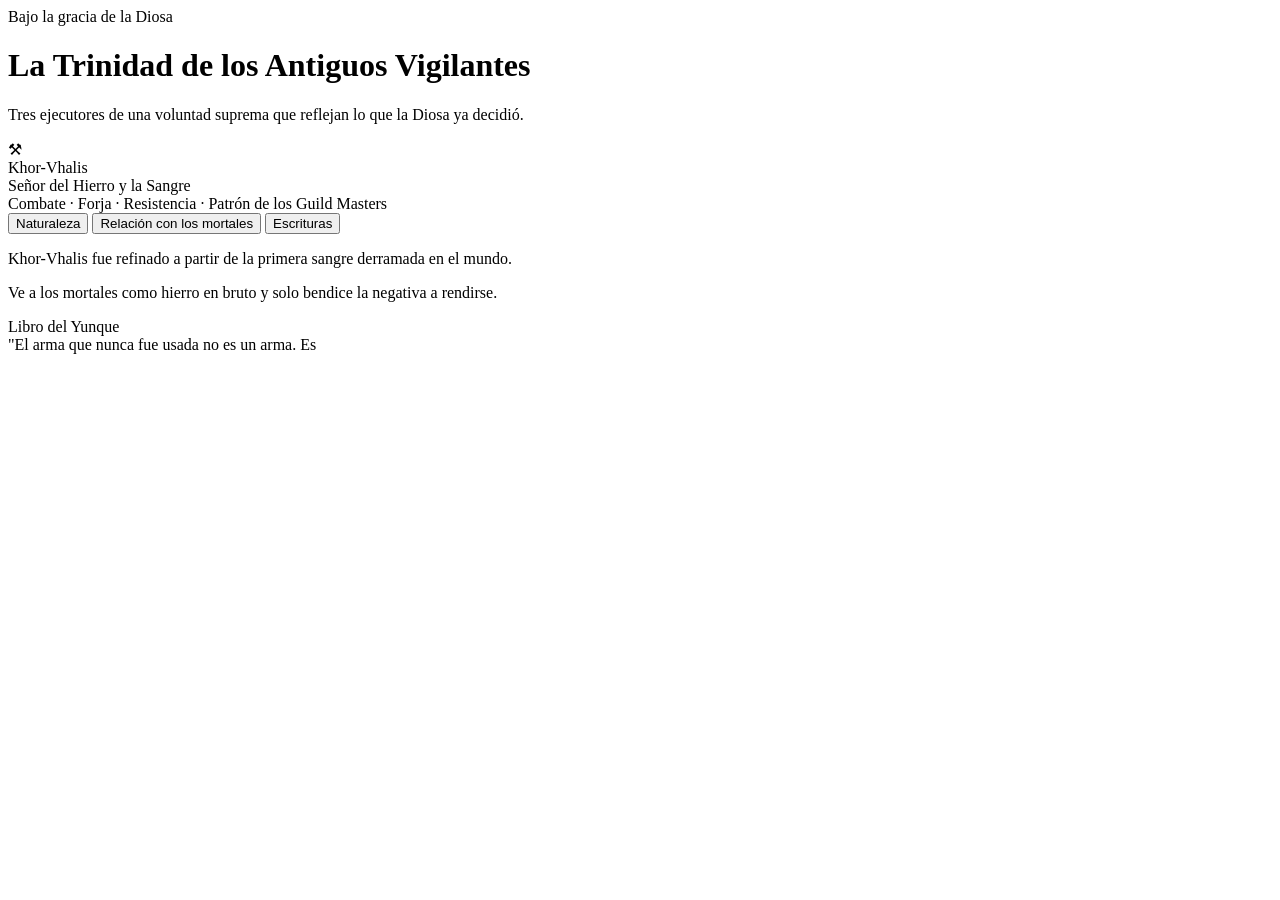
==== index.html @ c770a3a2 "Rename html.html to index.html" ====
<!DOCTYPE html>
<html lang="es">
<head>
    <meta charset="UTF-8">
    <meta name="viewport" content="width=device-width, initial-scale=1.0">
    <title>La Trinidad de los Antiguos Vigilantes</title>
    <link rel="stylesheet" href="styles.css">
</head>
<body>

<div class="lore-root" role="main">
  <div class="pantheon-header">
    <div class="goddess-name">Bajo la gracia de la Diosa</div>
    <h1 class="pantheon-title">La Trinidad de los Antiguos Vigilantes</h1>
    <div class="divider"></div>
    <p class="pantheon-sub">Tres ejecutores de una voluntad suprema que reflejan lo que la Diosa ya decidió.</p>
  </div>

  <div class="deity-card khor">
    <div class="deity-header">
      <div class="deity-sigil" aria-hidden="true">⚒</div>
      <div class="deity-meta">
        <div class="deity-name">Khor-Vhalis</div>
        <div class="deity-title">Señor del Hierro y la Sangre</div>
        <div class="deity-domain">Combate · Forja · Resistencia · Patrón de los Guild Masters</div>
      </div>
    </div>
    <div class="tabs" id="khor-tabs">
      <button class="tab-btn active-khor" onclick="switchTab('khor','lore')">Naturaleza</button>
      <button class="tab-btn" onclick="switchTab('khor','mortals')">Relación con los mortales</button>
      <button class="tab-btn" onclick="switchTab('khor','scriptures')">Escrituras</button>
    </div>
    <div id="khor-lore" class="tab-content active">
      <p class="lore-text">Khor-Vhalis fue refinado a partir de la primera sangre derramada en el mundo.</p>
    </div>
    <div id="khor-mortals" class="tab-content">
      <p class="lore-text">Ve a los mortales como hierro en bruto y solo bendice la negativa a rendirse.</p>
    </div>
    <div id="khor-scriptures" class="tab-content">
      <div class="scripture-block">
        <div class="scripture-label">Libro del Yunque</div>
        <div class="scripture-text">"El arma que nunca fue usada no es un arma. Es
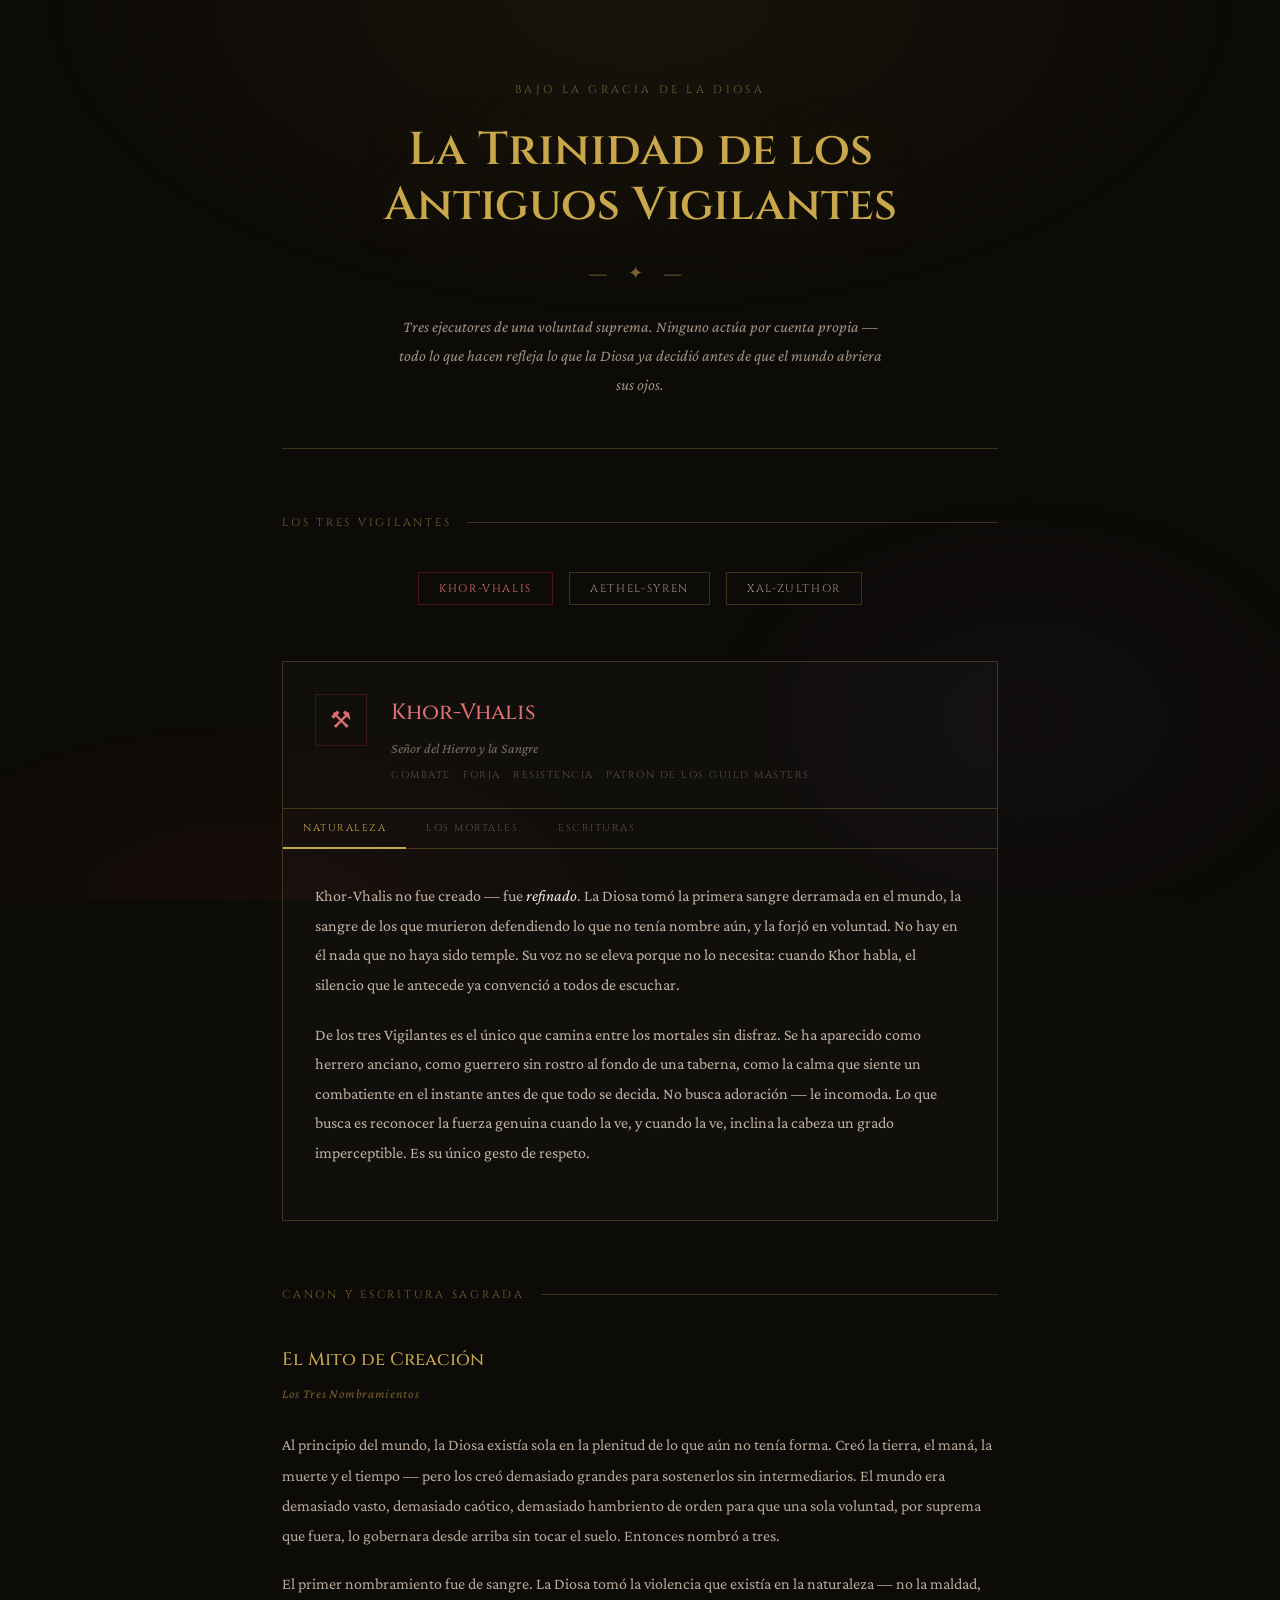
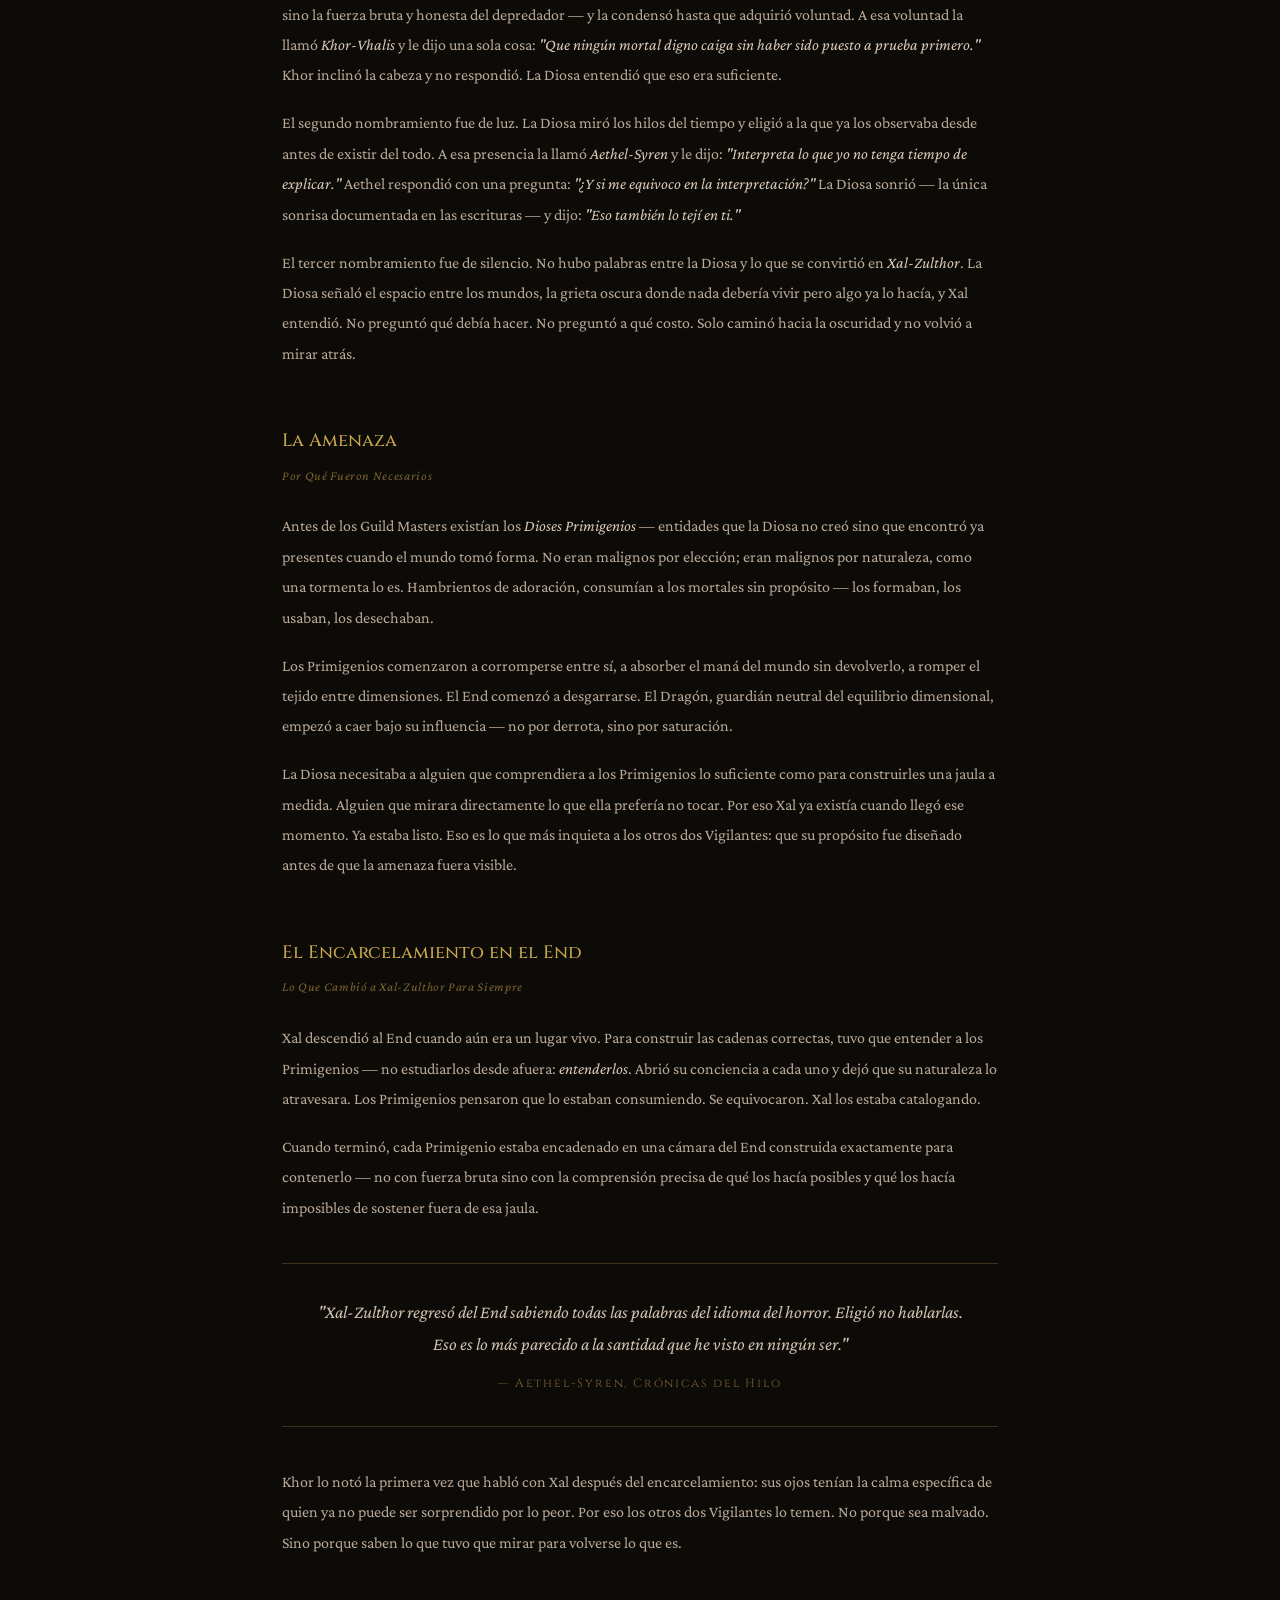
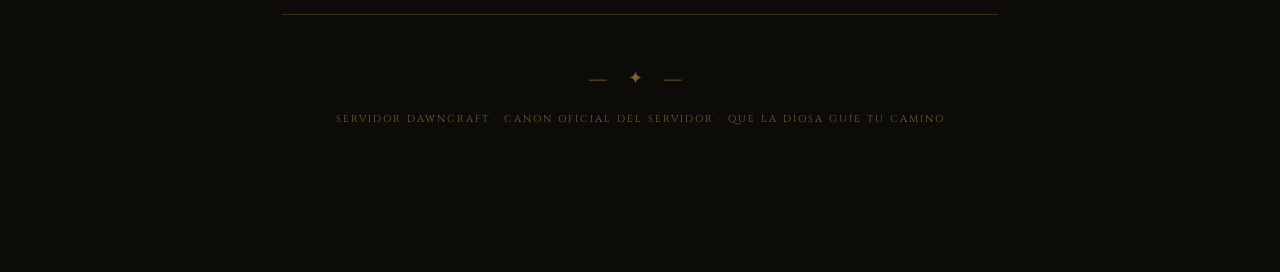
==== commit f8772fde: "Add files via upload" ====
--- a/index.html
+++ b/index.html
@@ -1,42 +1,192 @@
 <!DOCTYPE html>
 <html lang="es">
 <head>
-    <meta charset="UTF-8">
-    <meta name="viewport" content="width=device-width, initial-scale=1.0">
-    <title>La Trinidad de los Antiguos Vigilantes</title>
-    <link rel="stylesheet" href="styles.css">
+<meta charset="UTF-8">
+<meta name="viewport" content="width=device-width, initial-scale=1.0">
+<title>La Trinidad de los Antiguos Vigilantes</title>
+<link href="https://fonts.googleapis.com/css2?family=Cinzel:wght@400;500;600&family=Crimson+Pro:ital,wght@0,300;0,400;1,300;1,400&display=swap" rel="stylesheet">
+<link rel="stylesheet" href="style.css">
 </head>
 <body>
 
-<div class="lore-root" role="main">
-  <div class="pantheon-header">
-    <div class="goddess-name">Bajo la gracia de la Diosa</div>
-    <h1 class="pantheon-title">La Trinidad de los Antiguos Vigilantes</h1>
-    <div class="divider"></div>
-    <p class="pantheon-sub">Tres ejecutores de una voluntad suprema que reflejan lo que la Diosa ya decidió.</p>
+<div class="container">
+
+  <header class="site-header">
+    <div class="goddess-label">Bajo la gracia de la Diosa</div>
+    <h1 class="site-title">La Trinidad de los<br>Antiguos Vigilantes</h1>
+    <span class="ornament">— ✦ —</span>
+    <p class="site-subtitle">Tres ejecutores de una voluntad suprema. Ninguno actúa por cuenta propia — todo lo que hacen refleja lo que la Diosa ya decidió antes de que el mundo abriera sus ojos.</p>
+  </header>
+
+  <div class="section-title">Los Tres Vigilantes</div>
+
+  <nav class="deity-nav">
+    <button class="deity-nav-btn khor active" onclick="showDeity('khor', this)">Khor-Vhalis</button>
+    <button class="deity-nav-btn aethel" onclick="showDeity('aethel', this)">Aethel-Syren</button>
+    <button class="deity-nav-btn xal" onclick="showDeity('xal', this)">Xal-Zulthor</button>
+  </nav>
+
+  <!-- Khor -->
+  <div class="deity-card khor visible" id="card-khor">
+    <div class="deity-card-header">
+      <div class="deity-sigil">⚒</div>
+      <div>
+        <div class="deity-name">Khor-Vhalis</div>
+        <div class="deity-epithet">Señor del Hierro y la Sangre</div>
+        <div class="deity-domains">Combate · Forja · Resistencia · Patrón de los Guild Masters</div>
+      </div>
+    </div>
+    <div class="deity-tabs">
+      <button class="tab-btn active" onclick="switchTab('khor','naturaleza',this)">Naturaleza</button>
+      <button class="tab-btn" onclick="switchTab('khor','mortales',this)">Los Mortales</button>
+      <button class="tab-btn" onclick="switchTab('khor','escrituras',this)">Escrituras</button>
+    </div>
+    <div class="deity-body">
+      <div class="tab-panel active" id="khor-naturaleza">
+        <p class="lore-text">Khor-Vhalis no fue creado — fue <em>refinado</em>. La Diosa tomó la primera sangre derramada en el mundo, la sangre de los que murieron defendiendo lo que no tenía nombre aún, y la forjó en voluntad. No hay en él nada que no haya sido temple. Su voz no se eleva porque no lo necesita: cuando Khor habla, el silencio que le antecede ya convenció a todos de escuchar.</p>
+        <p class="lore-text">De los tres Vigilantes es el único que camina entre los mortales sin disfraz. Se ha aparecido como herrero anciano, como guerrero sin rostro al fondo de una taberna, como la calma que siente un combatiente en el instante antes de que todo se decida. No busca adoración — le incomoda. Lo que busca es reconocer la fuerza genuina cuando la ve, y cuando la ve, inclina la cabeza un grado imperceptible. Es su único gesto de respeto.</p>
+      </div>
+      <div class="tab-panel" id="khor-mortales">
+        <p class="lore-text">Khor ve a los mortales como hierro en bruto: valiosos en potencia, inútiles sin trabajo. No siente afecto por ellos, pero tampoco desdén. Lo que siente es algo más parecido a la expectativa seria con que un maestro observa a un aprendiz que podría, si se esfuerza, ser mejor que él.</p>
+        <p class="lore-text">Quien le reza por miedo o por conveniencia recibirá su espalda. Quien le reza porque sangró por algo real, porque cayó y se levantó sin excusas, puede recibir una respuesta — breve, sin ornamento, pero que cambia algo en los huesos de quien la escucha. Khor no bendice el talento. Bendice la negativa a rendirse.</p>
+      </div>
+      <div class="tab-panel" id="khor-escrituras">
+        <div class="scripture">
+          <div class="scripture-label">Libro del Yunque — Versículo I</div>
+          <div class="scripture-text">"El arma que nunca fue usada no es un arma. Es miedo con forma de metal."</div>
+        </div>
+        <div class="scripture">
+          <div class="scripture-label">Libro del Yunque — Versículo VII</div>
+          <div class="scripture-text">"No te pregunté cuántas veces ganaste. Te pregunté cuántas veces te levantaste después de perder. Ahí vive lo que me importa de ti."</div>
+        </div>
+        <div class="scripture">
+          <div class="scripture-label">Libro del Yunque — Versículo XII</div>
+          <div class="scripture-text">"La Diosa me enseñó que la sangre tiene memoria. Que cada cicatriz es una decisión tallada en la carne. Llevarlas sin vergüenza es el único rezo que acepto."</div>
+        </div>
+      </div>
+    </div>
   </div>
 
-  <div class="deity-card khor">
-    <div class="deity-header">
-      <div class="deity-sigil" aria-hidden="true">⚒</div>
-      <div class="deity-meta">
-        <div class="deity-name">Khor-Vhalis</div>
-        <div class="deity-title">Señor del Hierro y la Sangre</div>
-        <div class="deity-domain">Combate · Forja · Resistencia · Patrón de los Guild Masters</div>
+  <!-- Aethel -->
+  <div class="deity-card aethel" id="card-aethel">
+    <div class="deity-card-header">
+      <div class="deity-sigil">✦</div>
+      <div>
+        <div class="deity-name">Aethel-Syren</div>
+        <div class="deity-epithet">La Tejedora del Éter y el Destino</div>
+        <div class="deity-domains">Magia · Sabiduría · Tiempo · Intérprete de la Voluntad Divina</div>
       </div>
     </div>
-    <div class="tabs" id="khor-tabs">
-      <button class="tab-btn active-khor" onclick="switchTab('khor','lore')">Naturaleza</button>
-      <button class="tab-btn" onclick="switchTab('khor','mortals')">Relación con los mortales</button>
-      <button class="tab-btn" onclick="switchTab('khor','scriptures')">Escrituras</button>
+    <div class="deity-tabs">
+      <button class="tab-btn active" onclick="switchTab('aethel','naturaleza',this)">Naturaleza</button>
+      <button class="tab-btn" onclick="switchTab('aethel','mortales',this)">Los Mortales</button>
+      <button class="tab-btn" onclick="switchTab('aethel','escrituras',this)">Escrituras</button>
     </div>
-    <div id="khor-lore" class="tab-content active">
-      <p class="lore-text">Khor-Vhalis fue refinado a partir de la primera sangre derramada en el mundo.</p>
+    <div class="deity-body">
+      <div class="tab-panel active" id="aethel-naturaleza">
+        <p class="lore-text">Aethel-Syren existe en todos los tiempos simultáneamente pero habita ninguno del todo. Cuando los otros Vigilantes se preguntan qué quiere la Diosa, la miran a ella — no porque ella lo sepa mejor, sino porque aprendió a leer los hilos que la Diosa deja caer sin intención. Comprende que la voluntad divina a veces no es una orden sino una pregunta abierta, y que responderla bien requiere más sabiduría que obediencia.</p>
+        <p class="lore-text">Fue Aethel quien tejió las Estatuas de la Diosa en el mundo — no por mandato explícito, sino porque comprendió antes que nadie que los mortales necesitarían puntos de contacto con lo sagrado. La Diosa, cuando las vio por primera vez completas, guardó silencio un instante largo. Los que estaban presentes dicen que ese silencio era la forma más alta de gratitud.</p>
+      </div>
+      <div class="tab-panel" id="aethel-mortales">
+        <p class="lore-text">Aethel ve a los mortales como lectores que aún no saben que sostienen un libro. Cada vida es un texto en un idioma que el propio mortal ignora — ella lo descifra con facilidad, pero rara vez lo traduce completo. Prefiere dar una sola palabra justa en el momento exacto a dar un párrafo antes de tiempo.</p>
+        <p class="lore-text">Le fascinan los mortales que buscan entender más que los que buscan poder. Un mago que estudia pergaminos por curiosidad genuina le resulta infinitamente más interesante que un rey. Cuando aparece ante ellos lo hace como una anciana que recita versos sin sentido aparente, o como una voz en el instante entre sueño y vigilia. Sus respuestas siempre son ciertas. Nunca son directas.</p>
+      </div>
+      <div class="tab-panel" id="aethel-escrituras">
+        <div class="scripture">
+          <div class="scripture-label">Crónicas del Hilo — Fragmento I</div>
+          <div class="scripture-text">"El maná no es tuyo. Eres tú quien es del maná. La diferencia entre ambas frases es la distancia entre el mago que florece y el que se consume."</div>
+        </div>
+        <div class="scripture">
+          <div class="scripture-label">Crónicas del Hilo — Fragmento IV</div>
+          <div class="scripture-text">"La Diosa no habla en palabras. Habla en la forma en que la luz cae sobre lo que aún no has decidido. Aprender a leer esa luz es el único estudio que importa."</div>
+        </div>
+        <div class="scripture">
+          <div class="scripture-label">Crónicas del Hilo — Fragmento IX</div>
+          <div class="scripture-text">"Me preguntaste cuál es tu destino. Te respondo con otra pregunta: ¿cuántos pergaminos has leído esta semana? El destino no se predice — se merece."</div>
+        </div>
+      </div>
     </div>
-    <div id="khor-mortals" class="tab-content">
-      <p class="lore-text">Ve a los mortales como hierro en bruto y solo bendice la negativa a rendirse.</p>
+  </div>
+
+  <!-- Xal -->
+  <div class="deity-card xal" id="card-xal">
+    <div class="deity-card-header">
+      <div class="deity-sigil">◈</div>
+      <div>
+        <div class="deity-name">Xal-Zulthor</div>
+        <div class="deity-epithet">Custodio de las Sombras y el Vacío</div>
+        <div class="deity-domains">Muerte · Dimensiones · Lo Desconocido · Carcelero del End</div>
+      </div>
     </div>
-    <div id="khor-scriptures" class="tab-content">
-      <div class="scripture-block">
-        <div class="scripture-label">Libro del Yunque</div>
-        <div class="scripture-text">"El arma que nunca fue usada no es un arma. Es
+    <div class="deity-tabs">
+      <button class="tab-btn active" onclick="switchTab('xal','naturaleza',this)">Naturaleza</button>
+      <button class="tab-btn" onclick="switchTab('xal','mortales',this)">Los Mortales</button>
+      <button class="tab-btn" onclick="switchTab('xal','escrituras',this)">Escrituras</button>
+    </div>
+    <div class="deity-body">
+      <div class="tab-panel active" id="xal-naturaleza">
+        <p class="lore-text">Xal-Zulthor no nació del mismo acto que los otros dos. La Diosa lo formó del espacio entre los mundos — no de luz ni de sangre, sino de la <em>ausencia</em> que existe cuando todo lo demás se retira. Era perfecto para la tarea que ya le esperaba antes de que supiera su propio nombre: contener lo que no debe existir.</p>
+        <p class="lore-text">Lo que ocurrió en el End lo transformó. Encarceló a los dioses corruptos con éxito — pero el proceso exigió que los mirara directamente, que comprendiera su corrupción para poder moldear las cadenas correctas. Algo de lo que vio quedó en él, no como contaminación sino como conocimiento que ningún ser debería tener. Ahora sabe cosas que preferiría no saber. Guarda silencio no por misterio sino porque no hay palabras para lo que carga.</p>
+      </div>
+      <div class="tab-panel" id="xal-mortales">
+        <p class="lore-text">Xal no ve a los mortales como hierro ni como textos. Los ve como velas: breves, necesarias, destinadas a consumirse. No lo dice con crueldad — lo dice con la precisión fría de quien ha contado más muertes que estrellas en el cielo del End. No siente desprecio por ellos. Siente algo más extraño: una suerte de ternura distante, la que se siente por algo frágil que no puede protegerse a sí mismo.</p>
+        <p class="lore-text">Los mortales que entran en mazmorras oscuras entran sin saberlo en su territorio. Él los observa. A veces, muy raramente, interviene — no para salvarlos sino para asegurarse de que lo que matan muera de verdad. Que no vuelva. Es el único favor que sabe hacer.</p>
+      </div>
+      <div class="tab-panel" id="xal-escrituras">
+        <div class="scripture">
+          <div class="scripture-label">Tablas del Umbral — Inscripción I</div>
+          <div class="scripture-text">"Entraste a la oscuridad buscando riqueza. Bien. La oscuridad también te buscaba a ti. Que sea una conversación justa."</div>
+        </div>
+        <div class="scripture">
+          <div class="scripture-label">Tablas del Umbral — Inscripción III</div>
+          <div class="scripture-text">"No temo la muerte. Soy quien la custodia cuando no está de guardia. Lo que temo es aquello que sobrevive a la muerte sin haber merecido seguir existiendo."</div>
+        </div>
+        <div class="scripture">
+          <div class="scripture-label">Tablas del Umbral — Inscripción VII</div>
+          <div class="scripture-text">"Los encadené porque la Diosa lo dispuso. Pero fui yo quien tuvo que mirarlos a los ojos para saber cómo hacerlo. Ese precio lo pago solo. No pido comprensión. Pido distancia."</div>
+        </div>
+      </div>
+    </div>
+  </div>
+
+  <div class="section-title" style="margin-top:4rem;">Canon y Escritura Sagrada</div>
+
+  <div class="lore-section">
+    <div class="lore-section-title">El Mito de Creación</div>
+    <div class="lore-section-sub">Los Tres Nombramientos</div>
+    <p class="lore-prose">Al principio del mundo, la Diosa existía sola en la plenitud de lo que aún no tenía forma. Creó la tierra, el maná, la muerte y el tiempo — pero los creó demasiado grandes para sostenerlos sin intermediarios. El mundo era demasiado vasto, demasiado caótico, demasiado hambriento de orden para que una sola voluntad, por suprema que fuera, lo gobernara desde arriba sin tocar el suelo. Entonces nombró a tres.</p>
+    <p class="lore-prose">El primer nombramiento fue de sangre. La Diosa tomó la violencia que existía en la naturaleza — no la maldad, sino la fuerza bruta y honesta del depredador — y la condensó hasta que adquirió voluntad. A esa voluntad la llamó <em>Khor-Vhalis</em> y le dijo una sola cosa: <em>"Que ningún mortal digno caiga sin haber sido puesto a prueba primero."</em> Khor inclinó la cabeza y no respondió. La Diosa entendió que eso era suficiente.</p>
+    <p class="lore-prose">El segundo nombramiento fue de luz. La Diosa miró los hilos del tiempo y eligió a la que ya los observaba desde antes de existir del todo. A esa presencia la llamó <em>Aethel-Syren</em> y le dijo: <em>"Interpreta lo que yo no tenga tiempo de explicar."</em> Aethel respondió con una pregunta: <em>"¿Y si me equivoco en la interpretación?"</em> La Diosa sonrió — la única sonrisa documentada en las escrituras — y dijo: <em>"Eso también lo tejí en ti."</em></p>
+    <p class="lore-prose">El tercer nombramiento fue de silencio. No hubo palabras entre la Diosa y lo que se convirtió en <em>Xal-Zulthor</em>. La Diosa señaló el espacio entre los mundos, la grieta oscura donde nada debería vivir pero algo ya lo hacía, y Xal entendió. No preguntó qué debía hacer. No preguntó a qué costo. Solo caminó hacia la oscuridad y no volvió a mirar atrás.</p>
+  </div>
+
+  <div class="lore-section">
+    <div class="lore-section-title">La Amenaza</div>
+    <div class="lore-section-sub">Por Qué Fueron Necesarios</div>
+    <p class="lore-prose">Antes de los Guild Masters existían los <em>Dioses Primigenios</em> — entidades que la Diosa no creó sino que encontró ya presentes cuando el mundo tomó forma. No eran malignos por elección; eran malignos por naturaleza, como una tormenta lo es. Hambrientos de adoración, consumían a los mortales sin propósito — los formaban, los usaban, los desechaban.</p>
+    <p class="lore-prose">Los Primigenios comenzaron a corromperse entre sí, a absorber el maná del mundo sin devolverlo, a romper el tejido entre dimensiones. El End comenzó a desgarrarse. El Dragón, guardián neutral del equilibrio dimensional, empezó a caer bajo su influencia — no por derrota, sino por saturación.</p>
+    <p class="lore-prose">La Diosa necesitaba a alguien que comprendiera a los Primigenios lo suficiente como para construirles una jaula a medida. Alguien que mirara directamente lo que ella prefería no tocar. Por eso Xal ya existía cuando llegó ese momento. Ya estaba listo. Eso es lo que más inquieta a los otros dos Vigilantes: que su propósito fue diseñado antes de que la amenaza fuera visible.</p>
+  </div>
+
+  <div class="lore-section">
+    <div class="lore-section-title">El Encarcelamiento en el End</div>
+    <div class="lore-section-sub">Lo Que Cambió a Xal-Zulthor Para Siempre</div>
+    <p class="lore-prose">Xal descendió al End cuando aún era un lugar vivo. Para construir las cadenas correctas, tuvo que entender a los Primigenios — no estudiarlos desde afuera: <em>entenderlos</em>. Abrió su conciencia a cada uno y dejó que su naturaleza lo atravesara. Los Primigenios pensaron que lo estaban consumiendo. Se equivocaron. Xal los estaba catalogando.</p>
+    <p class="lore-prose">Cuando terminó, cada Primigenio estaba encadenado en una cámara del End construida exactamente para contenerlo — no con fuerza bruta sino con la comprensión precisa de qué los hacía posibles y qué los hacía imposibles de sostener fuera de esa jaula.</p>
+    <div class="highlight-quote">
+      <p>"Xal-Zulthor regresó del End sabiendo todas las palabras del idioma del horror. Eligió no hablarlas. Eso es lo más parecido a la santidad que he visto en ningún ser."</p>
+      <cite>— Aethel-Syren, Crónicas del Hilo</cite>
+    </div>
+    <p class="lore-prose">Khor lo notó la primera vez que habló con Xal después del encarcelamiento: sus ojos tenían la calma específica de quien ya no puede ser sorprendido por lo peor. Por eso los otros dos Vigilantes lo temen. No porque sea malvado. Sino porque saben lo que tuvo que mirar para volverse lo que es.</p>
+  </div>
+
+  <footer class="site-footer">
+    <span class="ornament" style="margin-bottom:1rem; display:block;">— ✦ —</span>
+    <p>Servidor DawnCraft · Canon Oficial del Servidor · Que la Diosa guíe tu camino</p>
+  </footer>
+
+</div>
+
+<script src="script.js"></script>
+</body>
+</html>
--- a/style.css
+++ b/style.css
@@ -0,0 +1,319 @@
+*, *::before, *::after { box-sizing: border-box; margin: 0; padding: 0; }
+
+:root {
+  --gold: #c9a84c;
+  --gold-light: #e8d08a;
+  --gold-dim: #7a6130;
+  --blood: #8b2020;
+  --arcane: #4a3580;
+  --void: #2a2a2a;
+  --parchment: #f5ede0;
+  --ink: #1a1410;
+  --muted: #6b5d4f;
+  --border: rgba(201,168,76,0.25);
+}
+
+html { scroll-behavior: smooth; }
+
+body {
+  background: #0d0b08;
+  color: var(--parchment);
+  font-family: 'Crimson Pro', Georgia, serif;
+  font-size: 17px;
+  line-height: 1.75;
+  min-height: 100vh;
+}
+
+body::before {
+  content: '';
+  position: fixed;
+  inset: 0;
+  background-image:
+    radial-gradient(ellipse 80% 60% at 50% 0%, rgba(201,168,76,0.06) 0%, transparent 60%),
+    radial-gradient(ellipse 60% 40% at 20% 100%, rgba(139,32,32,0.08) 0%, transparent 50%),
+    radial-gradient(ellipse 50% 50% at 80% 80%, rgba(74,53,128,0.07) 0%, transparent 50%);
+  pointer-events: none;
+  z-index: 0;
+}
+
+.container {
+  max-width: 780px;
+  margin: 0 auto;
+  padding: 0 2rem 6rem;
+  position: relative;
+  z-index: 1;
+}
+
+/* Header */
+.site-header {
+  text-align: center;
+  padding: 5rem 1rem 3rem;
+  border-bottom: 1px solid var(--border);
+  margin-bottom: 4rem;
+}
+
+.goddess-label {
+  font-family: 'Cinzel', serif;
+  font-size: 11px;
+  letter-spacing: 0.3em;
+  color: var(--gold-dim);
+  text-transform: uppercase;
+  margin-bottom: 1.5rem;
+}
+
+.site-title {
+  font-family: 'Cinzel', serif;
+  font-size: clamp(28px, 5vw, 46px);
+  font-weight: 600;
+  color: var(--gold);
+  line-height: 1.2;
+  margin-bottom: 1.5rem;
+  text-shadow: 0 0 60px rgba(201,168,76,0.3);
+}
+
+.ornament {
+  color: var(--gold-dim);
+  font-size: 18px;
+  letter-spacing: 0.5em;
+  margin-bottom: 1.5rem;
+  display: block;
+}
+
+.site-subtitle {
+  color: #a09080;
+  font-size: 16px;
+  font-style: italic;
+  max-width: 500px;
+  margin: 0 auto;
+  line-height: 1.8;
+}
+
+/* Nav */
+.deity-nav {
+  display: flex;
+  justify-content: center;
+  gap: 1rem;
+  margin-bottom: 3.5rem;
+  flex-wrap: wrap;
+}
+
+.deity-nav-btn {
+  font-family: 'Cinzel', serif;
+  font-size: 11px;
+  letter-spacing: 0.15em;
+  padding: 8px 20px;
+  border: 1px solid var(--border);
+  background: transparent;
+  cursor: pointer;
+  color: #a09080;
+  transition: all 0.2s;
+  text-transform: uppercase;
+}
+.deity-nav-btn:hover { color: var(--gold); border-color: var(--gold-dim); }
+.deity-nav-btn.khor:hover, .deity-nav-btn.khor.active { color: #e07070; border-color: rgba(139,32,32,0.5); }
+.deity-nav-btn.aethel:hover, .deity-nav-btn.aethel.active { color: #9b8fdd; border-color: rgba(74,53,128,0.5); }
+.deity-nav-btn.xal:hover, .deity-nav-btn.xal.active { color: #c0b8b0; border-color: rgba(160,150,140,0.5); }
+
+/* Section headings */
+.section-title {
+  font-family: 'Cinzel', serif;
+  font-size: 11px;
+  letter-spacing: 0.25em;
+  text-transform: uppercase;
+  color: var(--gold-dim);
+  margin-bottom: 2.5rem;
+  display: flex;
+  align-items: center;
+  gap: 1rem;
+}
+.section-title::after {
+  content: '';
+  flex: 1;
+  height: 1px;
+  background: var(--border);
+}
+
+/* Deity cards */
+.deity-card {
+  margin-bottom: 3rem;
+  border: 1px solid var(--border);
+  background: rgba(255,255,255,0.018);
+  display: none;
+}
+.deity-card.visible { display: block; }
+
+.deity-card-header {
+  padding: 2rem 2rem 1.5rem;
+  border-bottom: 1px solid var(--border);
+  display: flex;
+  align-items: flex-start;
+  gap: 1.5rem;
+}
+
+.deity-sigil {
+  width: 52px;
+  height: 52px;
+  display: flex;
+  align-items: center;
+  justify-content: center;
+  font-size: 24px;
+  flex-shrink: 0;
+  border: 1px solid var(--border);
+}
+.khor .deity-sigil { color: #e07070; border-color: rgba(139,32,32,0.4); }
+.aethel .deity-sigil { color: #9b8fdd; border-color: rgba(74,53,128,0.4); }
+.xal .deity-sigil { color: #a09080; border-color: rgba(160,150,140,0.3); }
+
+.deity-name {
+  font-family: 'Cinzel', serif;
+  font-size: 22px;
+  font-weight: 500;
+  margin-bottom: 4px;
+}
+.khor .deity-name { color: #e07070; }
+.aethel .deity-name { color: #9b8fdd; }
+.xal .deity-name { color: #c0b8b0; }
+
+.deity-epithet {
+  font-size: 14px;
+  color: #7a6e60;
+  font-style: italic;
+  margin-bottom: 6px;
+}
+.deity-domains {
+  font-family: 'Cinzel', serif;
+  font-size: 10px;
+  letter-spacing: 0.15em;
+  color: #5a5048;
+  text-transform: uppercase;
+}
+
+/* Tabs */
+.deity-tabs {
+  display: flex;
+  border-bottom: 1px solid var(--border);
+}
+.tab-btn {
+  font-family: 'Cinzel', serif;
+  font-size: 10px;
+  letter-spacing: 0.15em;
+  text-transform: uppercase;
+  padding: 12px 20px;
+  border: none;
+  background: transparent;
+  color: #5a5048;
+  cursor: pointer;
+  border-bottom: 2px solid transparent;
+  margin-bottom: -1px;
+  transition: all 0.15s;
+}
+.tab-btn:hover { color: var(--parchment); }
+.tab-btn.active { color: var(--gold); border-bottom-color: var(--gold); }
+
+.deity-body { padding: 2rem; }
+
+.tab-panel { display: none; }
+.tab-panel.active { display: block; }
+
+.lore-text {
+  color: #c0b0a0;
+  font-size: 16px;
+  line-height: 1.85;
+  margin-bottom: 1.25rem;
+}
+.lore-text em { color: var(--parchment); font-style: italic; }
+
+/* Scriptures */
+.scripture {
+  border-left: 2px solid var(--border);
+  padding: 1rem 1.25rem;
+  margin: 1.25rem 0;
+  background: rgba(201,168,76,0.03);
+}
+.khor .scripture { border-left-color: rgba(139,32,32,0.4); }
+.aethel .scripture { border-left-color: rgba(74,53,128,0.4); }
+.xal .scripture { border-left-color: rgba(160,150,140,0.3); }
+
+.scripture-label {
+  font-family: 'Cinzel', serif;
+  font-size: 10px;
+  letter-spacing: 0.18em;
+  text-transform: uppercase;
+  margin-bottom: 8px;
+}
+.khor .scripture-label { color: rgba(224,112,112,0.6); }
+.aethel .scripture-label { color: rgba(155,143,221,0.6); }
+.xal .scripture-label { color: rgba(160,150,140,0.5); }
+
+.scripture-text {
+  font-size: 15px;
+  font-style: italic;
+  color: var(--parchment);
+  line-height: 1.8;
+}
+
+/* Lore sections */
+.lore-section { margin-bottom: 3.5rem; }
+
+.lore-section-title {
+  font-family: 'Cinzel', serif;
+  font-size: 18px;
+  font-weight: 500;
+  color: var(--gold);
+  margin-bottom: 0.5rem;
+}
+
+.lore-section-sub {
+  font-size: 13px;
+  color: var(--gold-dim);
+  font-style: italic;
+  margin-bottom: 1.5rem;
+  letter-spacing: 0.05em;
+}
+
+.lore-prose {
+  color: #b8a898;
+  font-size: 16px;
+  line-height: 1.9;
+  margin-bottom: 1.1rem;
+}
+.lore-prose em { color: #d8c8b8; font-style: italic; }
+
+/* Highlight quote */
+.highlight-quote {
+  text-align: center;
+  padding: 2rem;
+  margin: 2.5rem 0;
+  border-top: 1px solid var(--border);
+  border-bottom: 1px solid var(--border);
+}
+.highlight-quote p {
+  font-size: 18px;
+  font-style: italic;
+  color: #d0c0b0;
+  line-height: 1.8;
+}
+.highlight-quote cite {
+  display: block;
+  font-size: 12px;
+  font-family: 'Cinzel', serif;
+  letter-spacing: 0.15em;
+  color: var(--gold-dim);
+  margin-top: 0.75rem;
+  font-style: normal;
+}
+
+/* Footer */
+.site-footer {
+  text-align: center;
+  padding: 3rem 1rem;
+  border-top: 1px solid var(--border);
+  margin-top: 3rem;
+}
+.site-footer p {
+  font-family: 'Cinzel', serif;
+  font-size: 10px;
+  letter-spacing: 0.2em;
+  color: var(--gold-dim);
+  text-transform: uppercase;
+}
